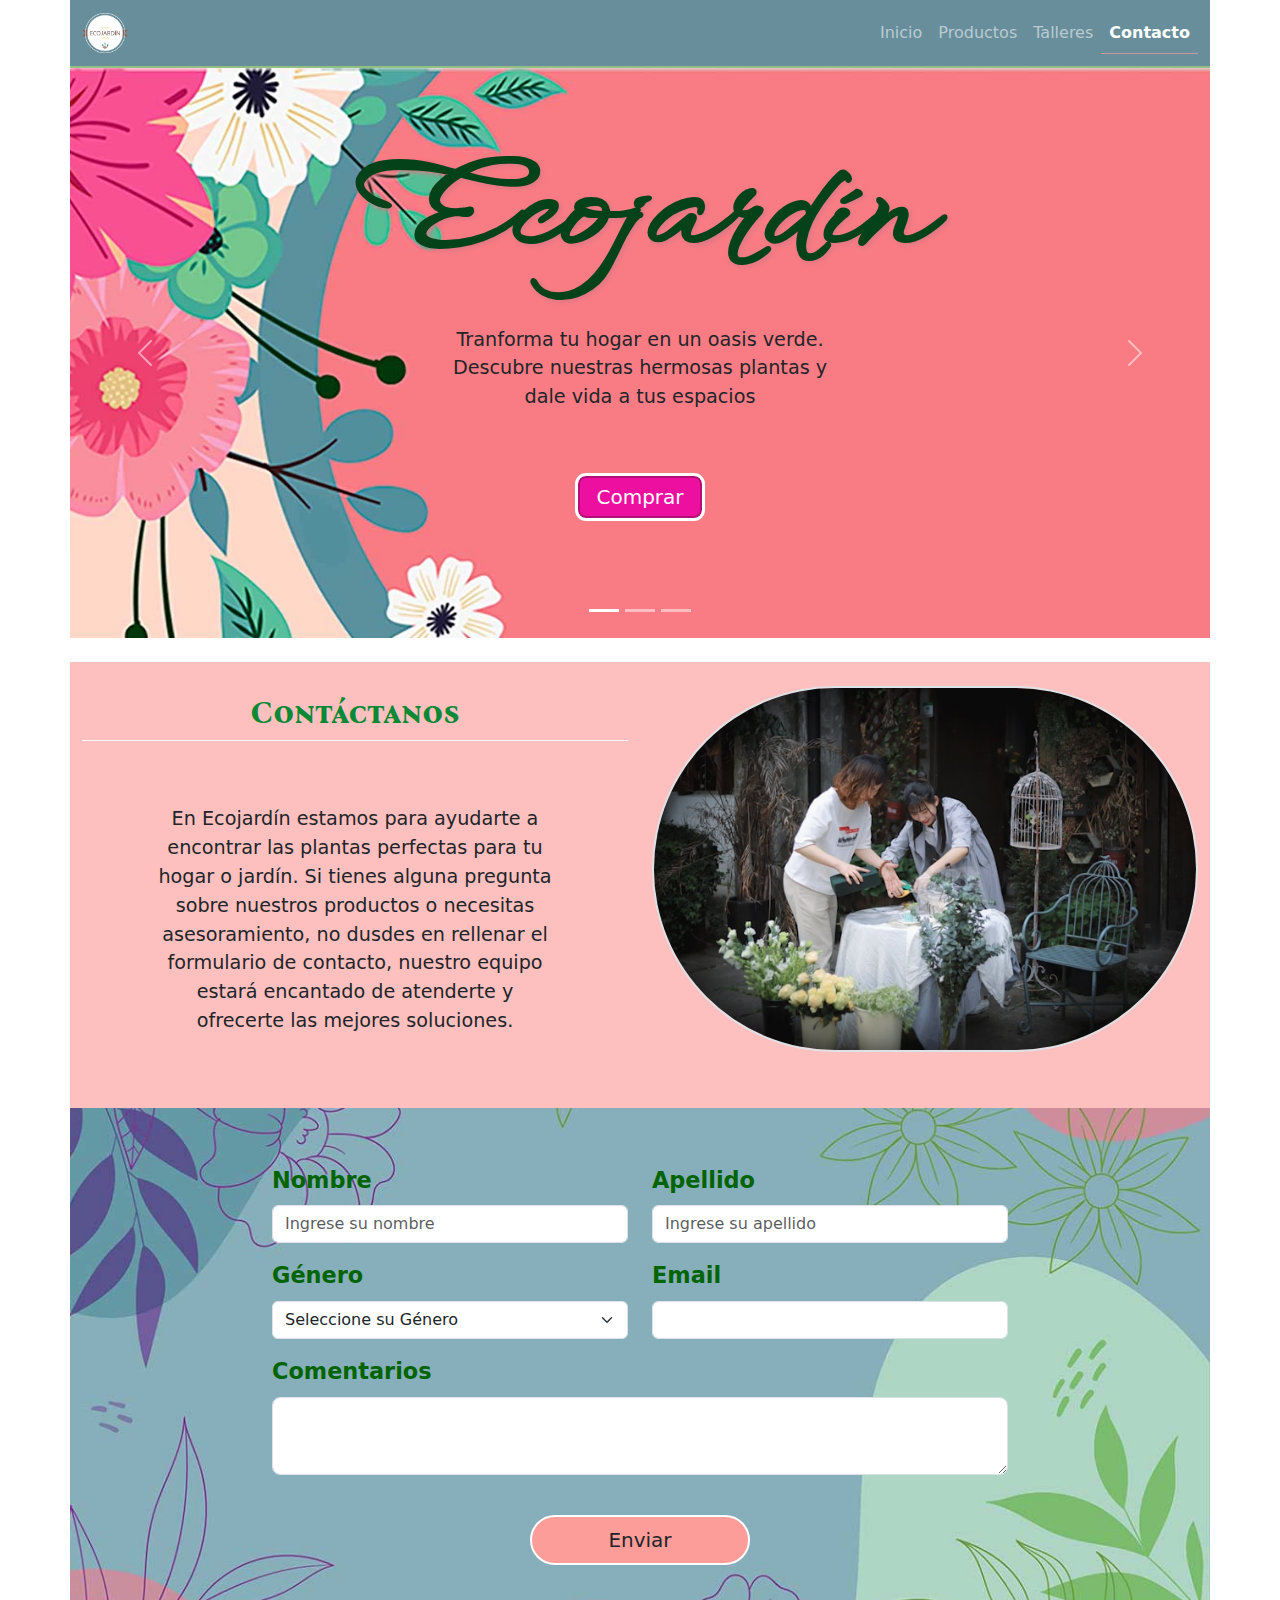
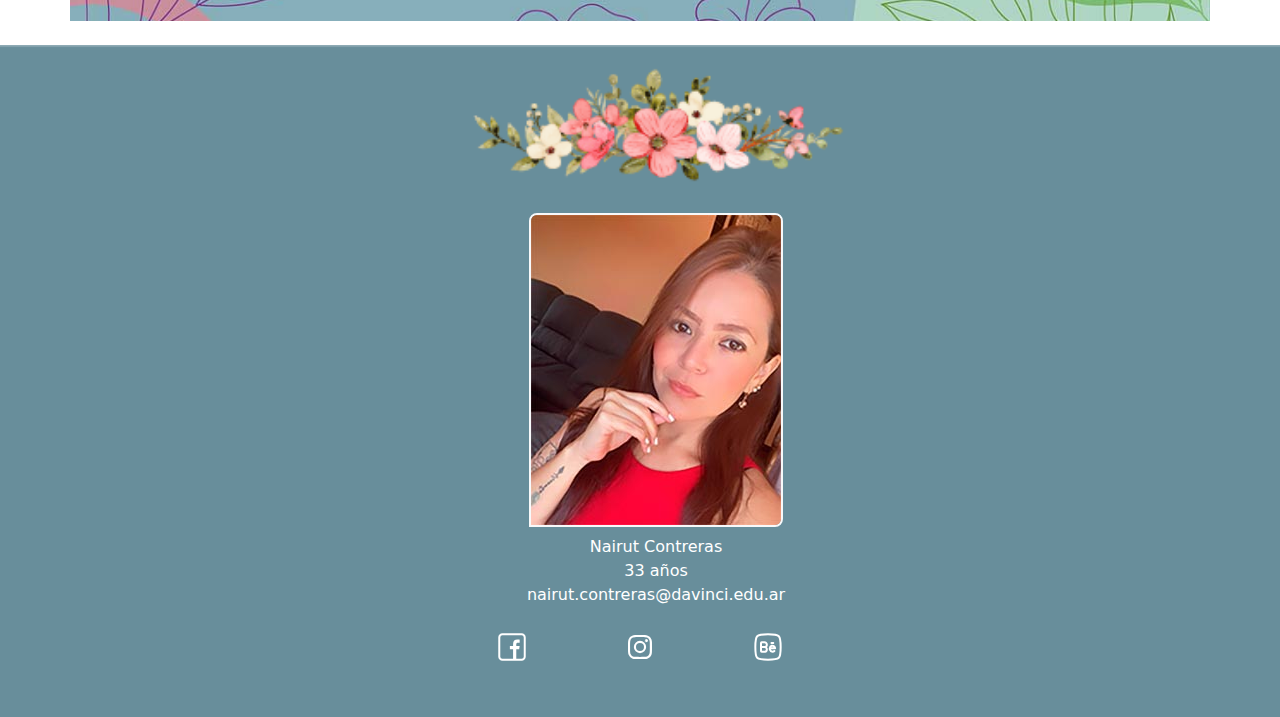
==== contacto.html @ 42234e68 "Add files via upload" ====
<!DOCTYPE html>
<html lang="es">
<head>
    <meta charset="UTF-8">
    <meta name="viewport" content="width=device-width, initial-scale=1.0">
    <title>Contacto | Ecojardín</title>

    <link href="https://cdn.jsdelivr.net/npm/bootstrap@5.3.3/dist/css/bootstrap.min.css" rel="stylesheet" integrity="sha384-QWTKZyjpPEjISv5WaRU9OFeRpok6YctnYmDr5pNlyT2bRjXh0JMhjY6hW+ALEwIH" crossorigin="anonymous">
    
    
        <link rel="stylesheet" href="css/estilos.css">
        <link rel="preconnect" href="https://fonts.googleapis.com">
        <link rel="preconnect" href="https://fonts.gstatic.com" crossorigin>
        <link href="https://fonts.googleapis.com/css2?family=Bodoni+Moda:ital,opsz,wght@0,6..96,400..900;1,6..96,400..900&family=Montserrat:ital,wght@0,100..900;1,100..900&family=WindSong:wght@400;500&display=swap" rel="stylesheet">
        <link rel="preconnect" href="https://fonts.googleapis.com">
        <link rel="preconnect" href="https://fonts.gstatic.com" crossorigin>
        <link href="https://fonts.googleapis.com/css2?family=Bodoni+Moda:ital,opsz,wght@0,6..96,400..900;1,6..96,400..900&family=Bona+Nova+SC:ital,wght@0,400;0,700;1,400&family=Montserrat:ital,wght@0,100..900;1,100..900&family=WindSong&display=swap" rel="stylesheet">
</head>
<body>
    <header class="container-md p-0 " >
    <nav class="container-fluid navbar navbar-expand-sm sticky-top bg-gris text-light" data-bs-theme="dark">
        
        <div class="container">
            <div class="navbar-brand"><img class="logo img-fluid d-block" src="img/iconos/logo.png" alt="logo de ecojardin"></div>

            <button 
            class="navbar-toggler" 
            data-bs-toggle="collapse" 
            data-bs-target="#barraNavegacion">
                <span class="navbar-toggler-icon"></span>
            </button>

            <div class="collapse navbar-collapse " id="barraNavegacion">
                <ul class="navbar-nav content-end ms-auto">
                    <li class="nav-item">
                        <a class="nav-link" href="index.html">Inicio</a>
                    </li>
                    <li class="nav-item">
                        <a class="nav-link" href="productos.html">Productos</a>
                    </li>
                    <li class="nav-item">
                        <a class="nav-link" href="talleres.html">Talleres</a>
                    </li>
                
                    <li class="nav-item">
                        <a class="nav-link active" href="contacto.html">Contacto</a>
                    </li>
                </ul>

            </div>
        </div>
    </nav>

    <div class="row">
        <div id="miSlider" class="carousel slide col-md-12 mx-auto" data-bs-ride="carousel">
            <div class="carousel-inner">
                <div class="carousel-item active">
                    <div class="banner slide-1">
                        <h1 class="col-12 text-center">Ecojardín</h1>
                        <p  class="d-none d-lg-block col-md-4 text-center">Tranforma tu hogar en un oasis verde. Descubre nuestras hermosas plantas y dale vida a tus espacios</p>
  
                        <a href="productos.html" target="_blank" role="button" class="d-none d-md-block btn btn-banner btn-lg d-block my-5">Comprar</a>
  
                    </div>
                    
                </div>
                <div class="carousel-item">
                    <div class="banner slide-2" >
  
                    <span class="h1">Ecojardín</span>
                    <p class="d-none d-md-block col-md-4 text-center">Plantas frescas y vibrantes te esperan. Ven y elige las compañeras perfectas para tu hogar.</p>
                  
                    <a href="productos.html" target="_blank" role="button" class="d-none d-md-block btn btn-banner btn-lg d-block my-5">Comprar</a>
                    </div>
                </div>
                <div class="carousel-item">
                    <div class="banner slide-3" >
                    
                        <span class="h1">Ecojardín</span>
                        <p  class="d-none d-md-block col-md-4 text-center">Embellece tu vida con nuestras plantas seleccionadad. Explora y encuentra la que más te inspire </p>
  
                        <a href="productos.html" target="_blank" role="button" class="d-none d-md-block btn btn-banner btn-lg d-block my-5">Comprar</a>
                    </div>
                    
                </div>
            </div>
  
            <button class="carousel-control-prev" type="button" data-bs-target="#miSlider" data-bs-slide="prev">
                <span class="carousel-control-prev-icon" aria-hidden="true"></span>
                <span class="visually-hidden">Anterior</span>
            </button>
            <button class="carousel-control-next" type="button" data-bs-target="#miSlider" data-bs-slide="next">
                <span class="carousel-control-next-icon" aria-hidden="true"></span>
                <span class="visually-hidden">Siguiente</span>
            </button>
  
            <div class="carousel-indicators">
                <button type="button" data-bs-target="#miSlider" data-bs-slide-to="0" class="active"
                    aria-current="true"></button>
                <button type="button" data-bs-target="#miSlider" data-bs-slide-to="1"></button>
                <button type="button" data-bs-target="#miSlider" data-bs-slide-to="2"></button>
            </div>
  
        </div>
    </div>
    
        
    </header>

    <main class="container my-4 pt-3">

        <section class="row">

        <div class="col-12 col-lg-6 py-2">
            <h2 class="text-center py-2 border-bottom border-light">Contáctanos</h2>

        <p class="mt-2 mt-lg-5 pt-3 w-75 mx-auto text-center">En Ecojardín estamos para ayudarte a encontrar las plantas perfectas para tu hogar o jardín. Si tienes alguna pregunta sobre nuestros productos o necesitas asesoramiento, no dusdes en rellenar el formulario de contacto, nuestro equipo estará encantado de atenderte y ofrecerte las mejores soluciones.</p>
        </div>

        <div class="col-12  col-lg-6 py-2">
            <img class="img-fluid d-block rounded-pill border border-2 mx-auto" alt="trabjadoras de ecojardin cuidando las plantas"  src="img/fotos/contacto.jpg">
        </div>

        </section>

        <section class="row justify-content-center estilo_form">

            <div class="col-12 col-md-8 py-5">
            
            <form class="row" action="#" method="post">


                <div class="col-12 col-md-6 py-2">

                <label class="form-label" for="nombre">Nombre</label>
                <input class="form-control" type="text" name="nombre" id="nombre" placeholder="Ingrese su nombre">

                </div>
                
                <div class="col-12 col-md-6  py-2">

                <label class="form-label" for="apellido">Apellido</label>
                <input class="form-control" type="text" name="apellido" id="apellido" placeholder="Ingrese su apellido">
                </div>

                <div class="col-12 col-md-6  py-2">
                    <label class="form-label" for="genero">Género</label>
                    <select class="form-select" aria-label="Default select example" id="genero">
                        <option selected>Seleccione su Género</option>
                        <option value="1">Femenino</option>
                        <option value="2">Masculino</option>
                        <option value="3">Otro</option>
                      </select>

                </div>

                <div class="col-12 col-md-6  py-2">

                    <label class="form-label" for="email" >Email</label>
                    <input type="email" class="form-control" id="email">

                </div>



                <div class="col-12 py-2">
                <label class="form-label" for="comentarios">Comentarios</label>
                <textarea class="form-control form-control-lg" name="comentarios" id="comentarios"></textarea>
                </div>

                <div class="col-12 text-center mt-4 py-2">

                    <button type="button" class="btn-form btn btn-lg" data-bs-toggle="modal" data-bs-target="#datos">Enviar</button>
                  
                </div>

                <div class="  modal fade" id="datos" tabindex="-1" aria-labelledby="exampleModalLabel" aria-hidden="true">
                    <div class="modal-dialog modal-dialog-centered modal-sm modal-lg">
                      <div class="modal-content bg-verde">
                        <div class="modal-header">
                          <h2 class="modal-title fs-3" id="exampleModalLabel">Felicitaciones</h2>
                          <button type="button" class="btn-close" data-bs-dismiss="modal" aria-label="Close"></button>
                        </div>
                        <div class="modal-body">
                          <p class="text-center fs-4 ">Tus datos fueron enviados correctamente.</p>
                        </div>
                        <div class="modal-footer">
                          <button type="button" class="btn btn-pink" data-bs-dismiss="modal">Cerrar</button>
                        </div>
                      </div>
                    </div>
                  </div>

            </form>

            </div> 
        </section>
            
         

    </main>

    <footer class="bg_footer">


        <h2>Datos personales</h2>

        <ul class="datos_personales">
            <li class="foot-li py-2"><img class="img-fluid rounded-top-3 rounded-end-3 border border-light border-2" src="img/fotos/mi_foto.jpg" alt="mi foto"></li>
            <li class="foot-li">Nairut Contreras</li>
            <li class="foot-li">33 años</li>
            <li class="foot-li">nairut.contreras@davinci.edu.ar</li>
        </ul>

        <h2>Redes Sociales</h2>

        <div class="d-flex flex-row justify-content-center">
            <a href="https://www.facebook.com/nairut.contreras" class="facebook mx-5" target="_blank">Facebook</a>
            <a href="https://www.instagram.com/nairut_designsweb/" class="instagram mx-5" target="_blank">Instagram</a>
            <a href="https://www.behance.net/nairutcontreras" class="behance mx-5" target="_blank">Behance</a>
        </div> 

    </footer>
        
        
    <script src="https://cdn.jsdelivr.net/npm/bootstrap@5.3.3/dist/js/bootstrap.bundle.min.js" integrity="sha384-YvpcrYf0tY3lHB60NNkmXc5s9fDVZLESaAA55NDzOxhy9GkcIdslK1eN7N6jIeHz" crossorigin="anonymous"></script>

    </body>

    </html>
---- css/estilos.css ----
.bg_banner{
    height:15rem;
    background-color: #D7EFCE;
    background-image: none;
    width: 100%;
  }



p{
    font-size: 1.2rem;
  }
  
.bg-gris{
    background-color: #688e9b;
    border-bottom:2px solid #92c082;
}

.bg-verde{
    background-color:#D7EFCE;
    border:3px solid #ffffff;
    border-radius: 20px;
}


a{
    font-size: 3rem;
}

main{
    background-color:#fd9d9aa5;
}

.producto{
    border:2px solid  rgb(8, 137, 53);
    border-radius: 20px;
    margin:0.5rem;
    background-color: aliceblue;
}

.img_hover{
    transition: transform 0.3s ease, box-shadow 0.3s ease;

}

.img_hover:hover{
    transform: scale(1.1);
    border:2px solid rgb(8, 137, 53);

                
}

span{
    font-size: 1.8rem;
    color: darkgreen;
    font-weight: 600;
}

.btn-pink{
    color: white;
    background-color: rgb(237, 15, 160);
    border: 0.15rem solid rgb(179, 15, 121);
    width: fit-content;
    margin: auto;
    padding: 0.25rem 1rem;
    border-radius: 0.5rem;
    outline: 0.20rem solid ;
    transition: 0.2s ease-in-out;
    cursor: pointer;
}



.btn-pink:hover{
    color:rgb(237, 15, 160);
    font-weight: bold;
    outline-offset: 0.15rem;
    border-color: #fd9d9aa5;
}

.bg_verde{
    background-color: #D7EFCE ;
    margin: 0% auto;

}

h1 , .h1{
    text-align: center;
    font-family: "WindSong", cursive;
    font-weight:600;
    font-style:normal;
    font-size: 1rem;
    color: rgb(4, 66, 26);
    text-shadow: 2px 2px 5px rgb(220, 120, 133);
    margin-bottom: 2rem;     
}

h2,h3{
    font-size: 2rem;
    font-family: "Bona Nova SC", serif;
    font-weight: 600;
    font-style: normal;
    color: rgb(8, 137, 53);
}

h4{
    font-size: 1.6rem;
    font-family: "Bona Nova SC", serif;
    font-weight: 600;
    font-style: normal;
    color: rgb(8, 137, 53);
}

.datos_personales{
    margin-top: 10rem;
}

.foot-li{
    text-align: center;
    list-style-type: none;
}

footer h2{font-size: 0%;}


.bg_footer{
    color:white;
    height: 42rem;
    background: url(../img/bg/banner_footer.png) no-repeat center;
    background-size: cover;
    width: 100%;
}


.navbar-nav{
            text-align: right;
}

.talleres_grid{

    display: grid;
    grid-template-columns: 1fr;
    gap: 1rem;


}

.facebook{
    background:url(../img/iconos/facebook.png) no-repeat;
    background-size: cover;
    width: 32px;
    height: 32px;
    font-size: 0%;
}

.instagram{
    background:url(../img/iconos/instagram.png) no-repeat;
    background-size: cover;
    width: 32px;
    height: 32px;
    font-size: 0%;
}

.behance{
    background:url(../img/iconos/behance.png) no-repeat;
    background-size: cover;
    width: 32px;
    height: 32px;
    font-size: 0%;
}


.facebook:hover{
    border:2px solid rgb(220, 120, 133);
    border-radius: 5px;
}

.instagram:hover{
    border:2px solid rgb(220, 120, 133);
    border-radius: 5px;
}

.behance:hover{
    border:2px solid rgb(220, 120, 133);
    border-radius: 5px; 
}

/*estilos inicio*/

.bg-card{
    background-color:#de7b8388;
    border:none;
}

.text-obj{
    font-size:1.5rem;
    color: darkgreen;
}

.navbar-nav .nav-link.active, .navbar-nav .nav-link.show {
   
    font-weight: bold;
    border-bottom: 1px solid #fd9d9aa5 ;
}

/*estilos contacto*/

.btn-form{
    background-color: #fd9d9a;
    border: 2px solid white;
    border-radius: 5rem;
    width: 30%;
}

.btn-form:hover{
    background-color:#ed7d79f0;
    border:2px solid #f3f3f3;
}

.estilo_form{
    margin-top: 3rem;
    background: url(../img/bg/bg_footer.jpg) no-repeat center;
    background-size: cover;
 
}

label{
    font-weight: bold;
    color: darkgreen;
    font-size: 1.4rem;
}

/*estilos detalle*/

.det-li{
    list-style: none;
}

.list{
    font-size: 1.2rem;

}

/* estilos para talleres*/


.accordion-button:not(.collapsed){

    background-color: #d7efceaa;
}

/*estilos carousel*/

.banner{
    aspect-ratio: 2/1;
    background: linear-gradient(pink, hotpink);

    background-size: cover;
    background-position: center;
    background-repeat: no-repeat;
   

    display: flex;
    flex-direction: column;
    justify-content: center;
    align-items: center; 
}

.btn-banner{
    color: white;
    background-color: rgb(237, 15, 160);
    border: 0.15rem solid rgb(179, 15, 121);
    width: fit-content;
    margin: auto;
    padding: 0.25rem 1rem;
    border-radius: 0.5rem;
    outline: 0.20rem solid  ;
    transition: 0.2s ease-in-out;
    cursor: pointer;
}

.btn-banner:hover{
    background-color: #f3f3f3;
    color:rgb(237, 15, 160);
    font-weight: bold;
    outline-offset: 0.15rem;
    border-color: rgb(255, 255, 255);

}


.slide-1{
background-image:url('../img/bg/primer_banner.jpg');
background-size: cover;
width: 100%;
}

.slide-2{
background-image:url('../img/bg/segundo_banner.jpg');
background-size: cover;
width: 100%;
}

.slide-3{
background-image:url('../img/bg/tercer_banner.jpg');
background-size: cover;
width: 100%;
}

.carousel-banner>div {
color: whitesmoke;
font-size: 1.5em;
font-weight: 300;
text-transform: uppercase;

text-shadow: 1px 1px 2px rgba(0, 0, 0, 0.648);
display: none;
}

.carousel-banner>img {
max-width: 50%;
filter: drop-shadow(2px 2px 5px black);
}

.talleres_grid{
    grid-template-columns: 1fr;
    gap: 2rem;

    }


 /* Small devices (landscape phones, px and up)*/

@media (min-width: 420px) { 



    .navbar-brand img{
        height: 40px;
    }

    h1 , .h1{
        font-size: 3rem;
    }
    
}




  /* Small devices (landscape phones, 576px and up)*/
@media (min-width: 576px) { 

    .talleres_grid{
        grid-template-columns: 1fr 1fr;
        gap: 0.5rem;
    
        }

    
}

  
        

/* Medium devices (tablets, 768px and up)*/
@media (min-width: 768px) {
  

}

   
    



/* Large devices (desktops, 992px and up)*/
@media (min-width: 992px) {

    h1 , .h1{
        font-size: 8rem;
    }

    .talleres_grid{
        grid-template-columns: 1fr 1fr 1fr;
        gap: 1rem;
    
        }
    
}


/*X-Large devices (large desktops, 1200px and up)*/
@media (min-width: 1200px) { 
   
   
  
 }

/*XX-Large devices (larger desktops, 1400px and up)*/
@media (min-width: 1400px) { }
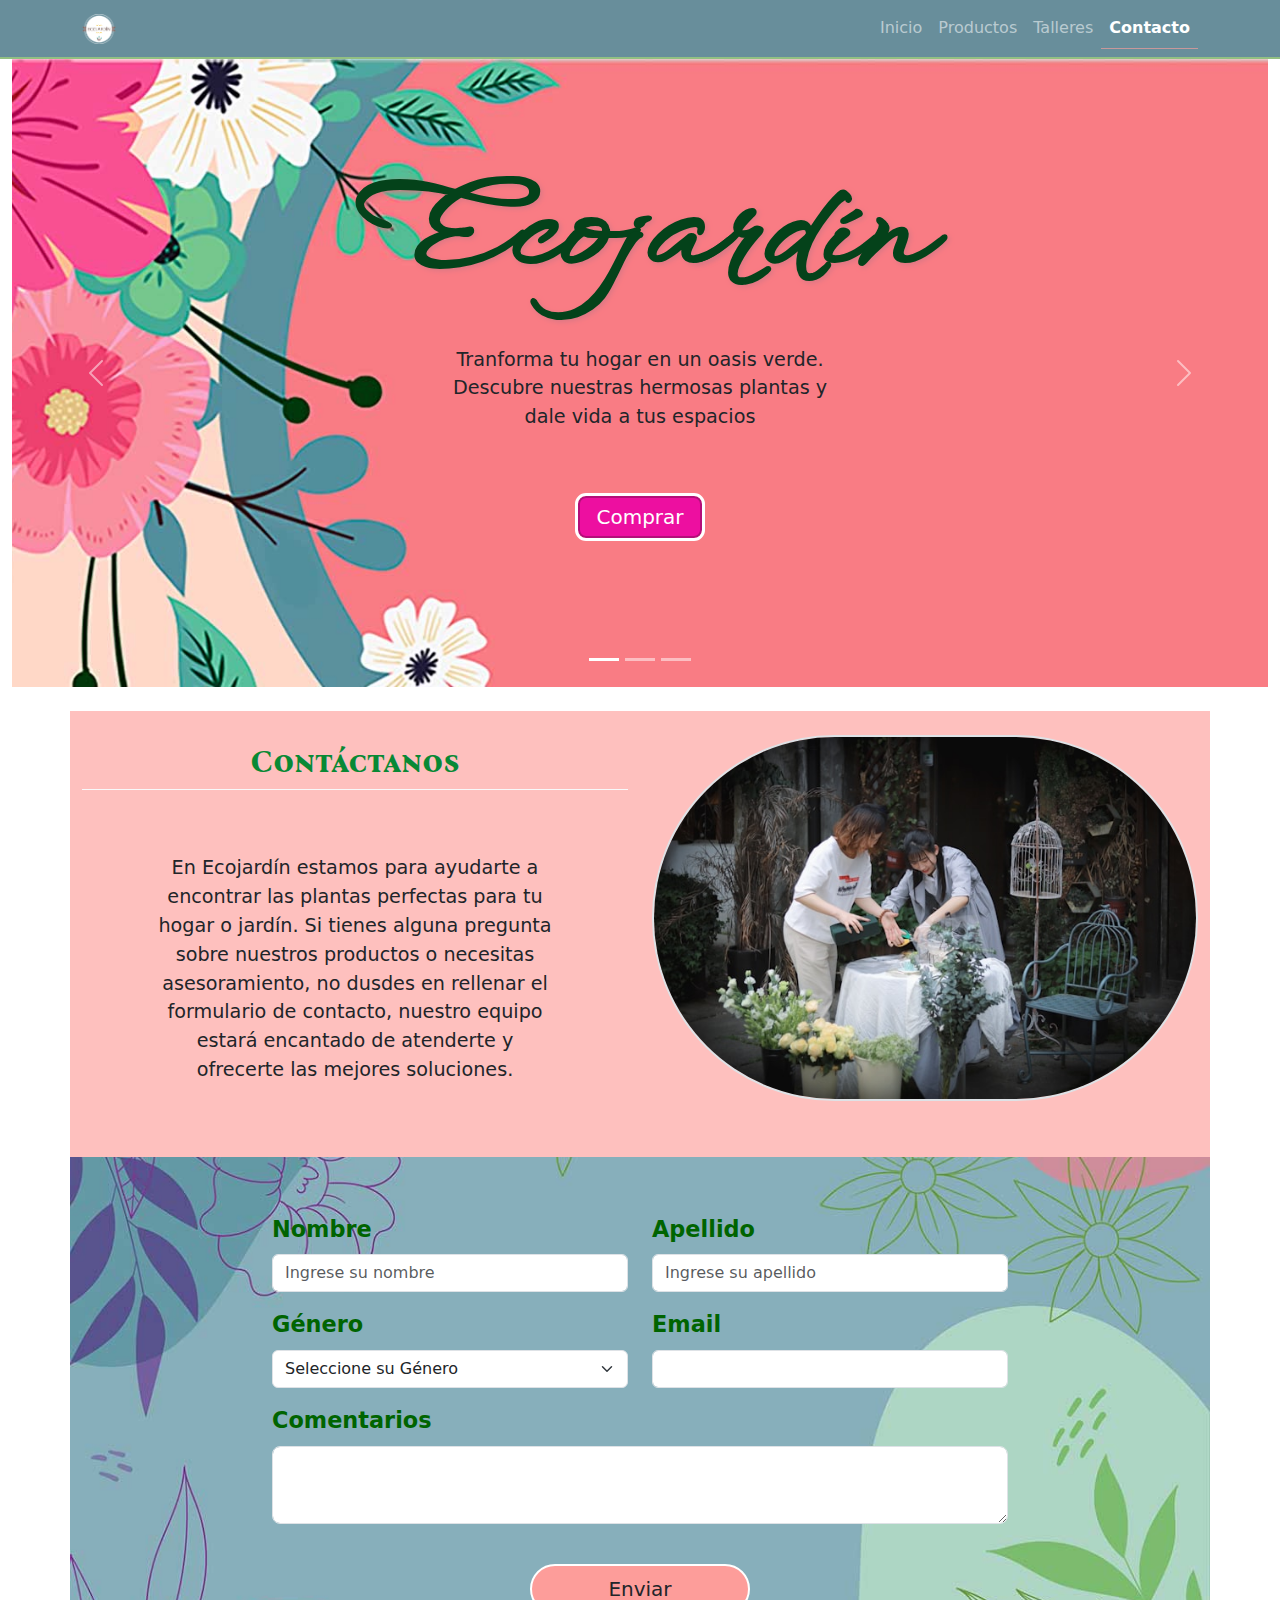
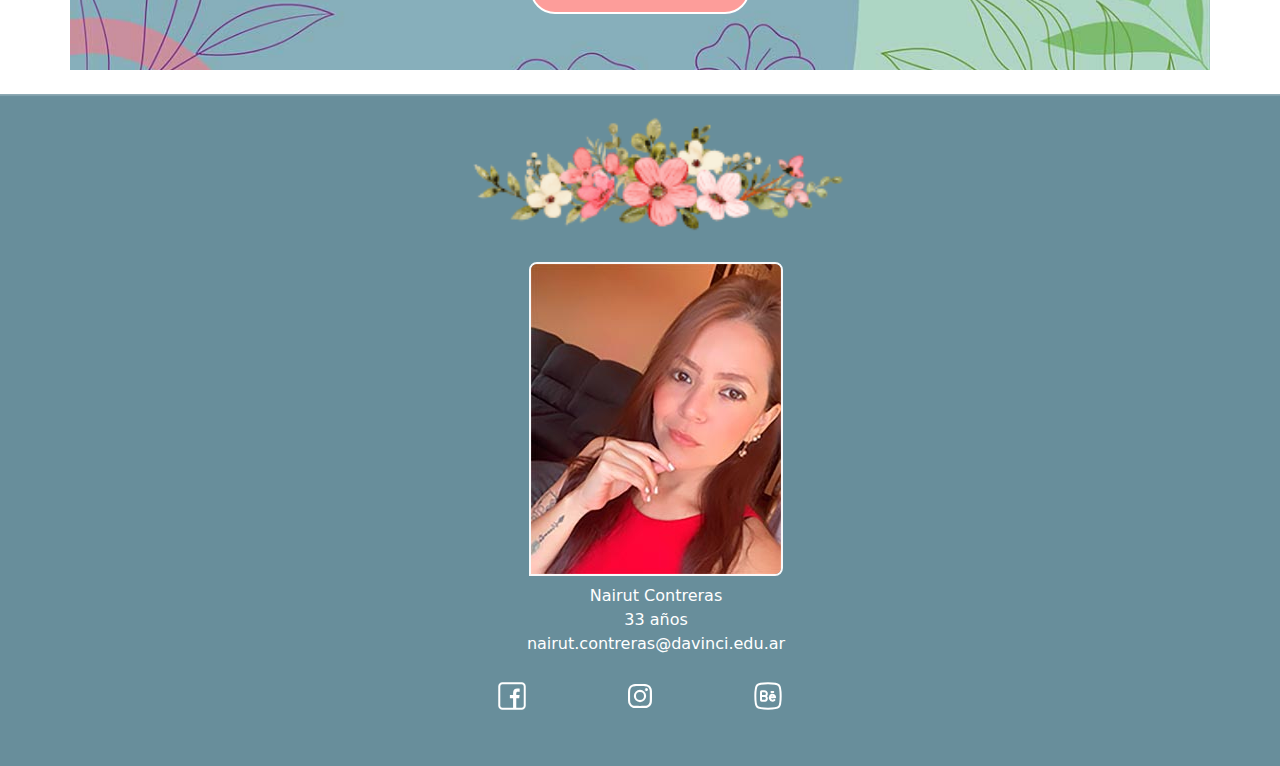
==== commit e46845a7: "Update contacto.html" ====
--- a/contacto.html
+++ b/contacto.html
@@ -17,8 +17,10 @@
         <link href="https://fonts.googleapis.com/css2?family=Bodoni+Moda:ital,opsz,wght@0,6..96,400..900;1,6..96,400..900&family=Bona+Nova+SC:ital,wght@0,400;0,700;1,400&family=Montserrat:ital,wght@0,100..900;1,100..900&family=WindSong&display=swap" rel="stylesheet">
 </head>
 <body>
-    <header class="container-md p-0 " >
-    <nav class="container-fluid navbar navbar-expand-sm sticky-top bg-gris text-light" data-bs-theme="dark">
+    <header class="container-fluid" >
+
+  <div class="row">      
+    <nav class="col-12 navbar navbar-expand-sm sticky-top bg-gris text-light" data-bs-theme="dark">
         
         <div class="container">
             <div class="navbar-brand"><img class="logo img-fluid d-block" src="img/iconos/logo.png" alt="logo de ecojardin"></div>
@@ -50,7 +52,8 @@
             </div>
         </div>
     </nav>
-
+</div>
+        
     <div class="row">
         <div id="miSlider" class="carousel slide col-md-12 mx-auto" data-bs-ride="carousel">
             <div class="carousel-inner">
@@ -227,4 +230,4 @@
 
     </body>
 
-    </html>+    </html>
--- a/css/estilos.css
+++ b/css/estilos.css
@@ -331,12 +331,12 @@
 
  /* Small devices (landscape phones, px and up)*/
 
-@media (min-width: 420px) { 
+@media (min-width: 300px) { 
 
 
 
     .navbar-brand img{
-        height: 40px;
+        height: 30px;
     }
 
     h1 , .h1{
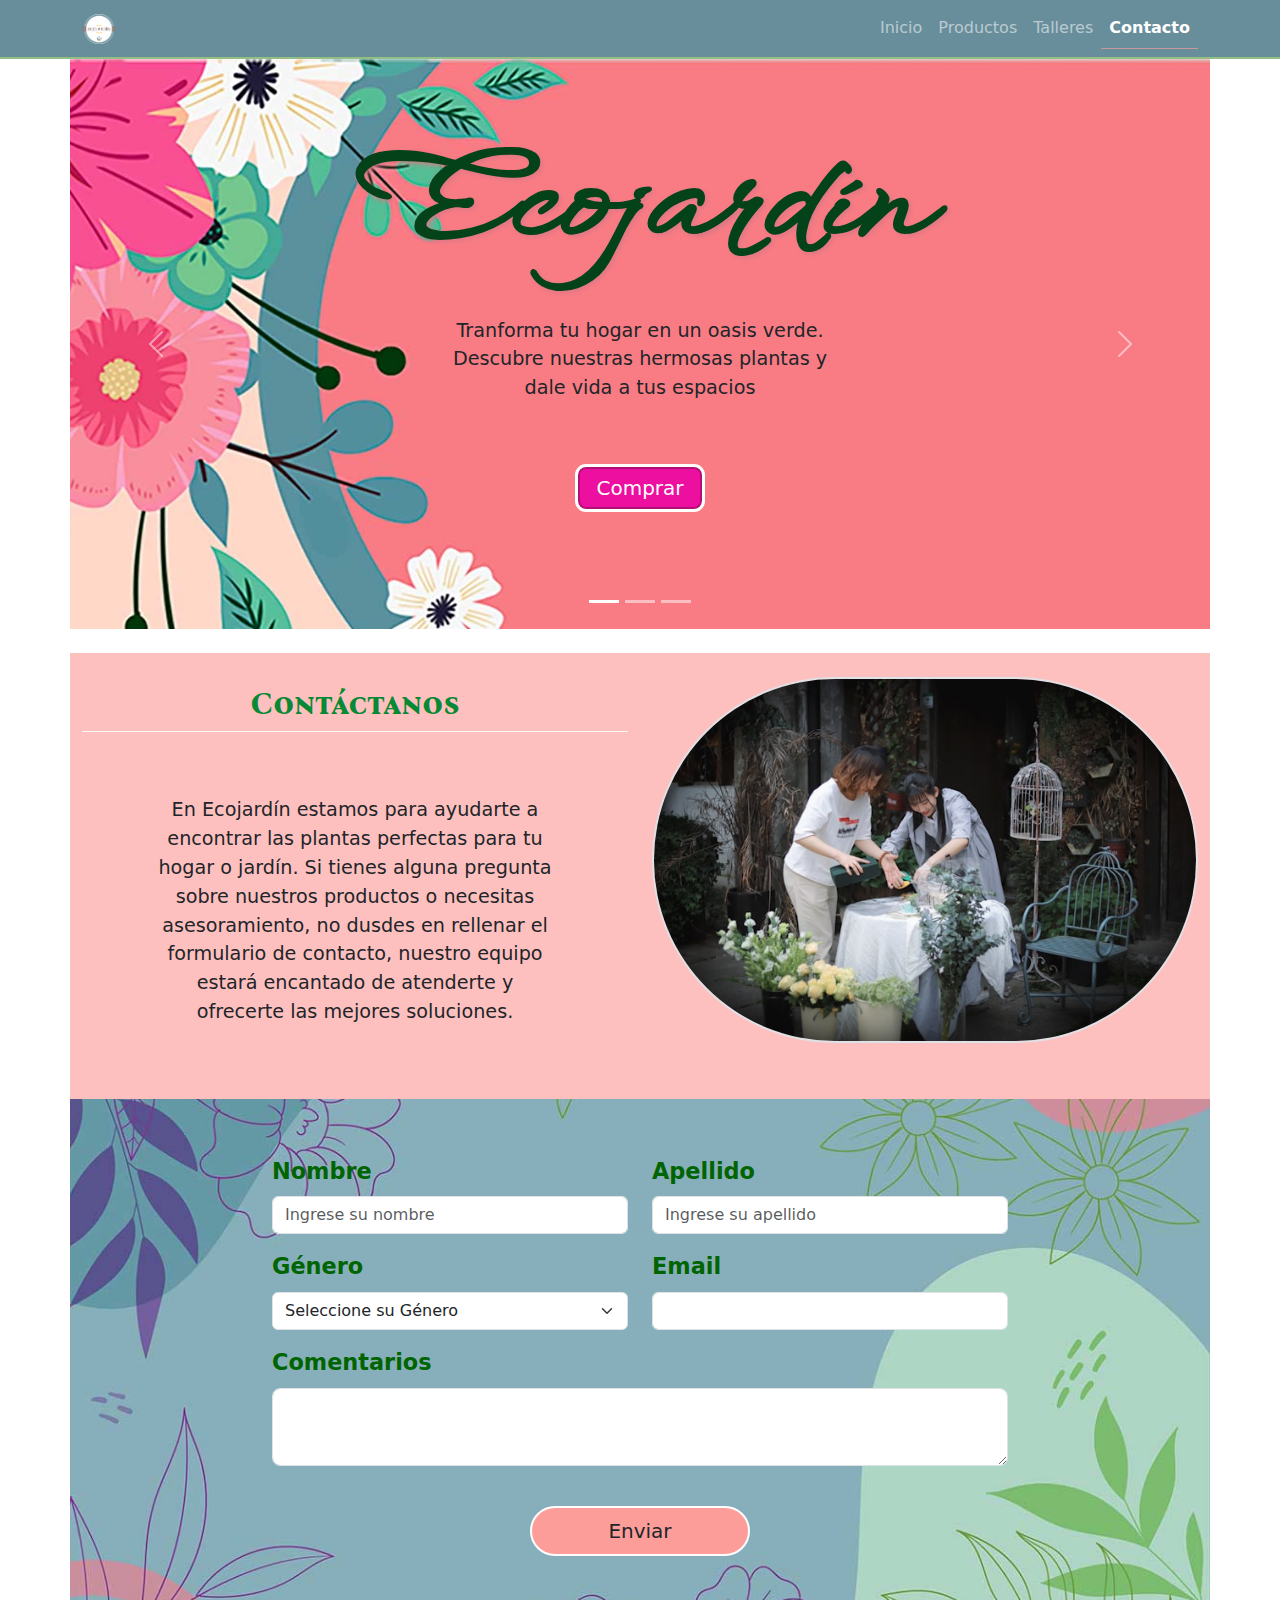
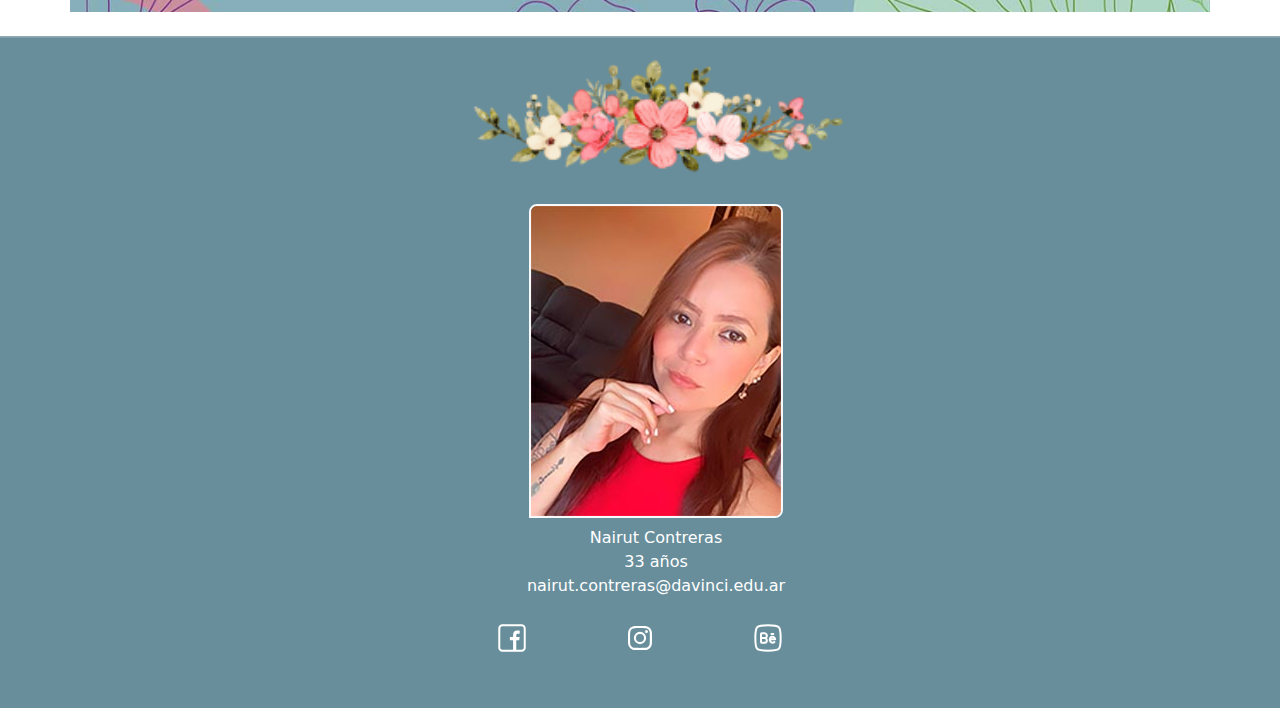
==== commit 2f99bc7b: "Update contacto.html" ====
--- a/contacto.html
+++ b/contacto.html
@@ -54,22 +54,23 @@
     </nav>
 </div>
         
-    <div class="row">
-        <div id="miSlider" class="carousel slide col-md-12 mx-auto" data-bs-ride="carousel">
+    <div class="container-md px-0">
+
+        <div id="miSlider" class=" carousel slide" data-bs-ride="carousel">
             <div class="carousel-inner">
                 <div class="carousel-item active">
                     <div class="banner slide-1">
-                        <h1 class="col-12 text-center">Ecojardín</h1>
-                        <p  class="d-none d-lg-block col-md-4 text-center">Tranforma tu hogar en un oasis verde. Descubre nuestras hermosas plantas y dale vida a tus espacios</p>
-  
+                        <h1 class="col-12 text-center ">Ecojardín</h1>
+                        <p  class="d-none d-md-block col-md-4 text-center">Tranforma tu hogar en un oasis verde. Descubre nuestras hermosas plantas y dale vida a tus espacios</p>
+
                         <a href="productos.html" target="_blank" role="button" class="d-none d-md-block btn btn-banner btn-lg d-block my-5">Comprar</a>
-  
-                    </div>
-                    
-                </div>
+
+                    </div>
+                </div>
+
                 <div class="carousel-item">
-                    <div class="banner slide-2" >
-  
+                    <div class="banner slide-2">
+
                     <span class="h1">Ecojardín</span>
                     <p class="d-none d-md-block col-md-4 text-center">Plantas frescas y vibrantes te esperan. Ven y elige las compañeras perfectas para tu hogar.</p>
                   
@@ -77,17 +78,17 @@
                     </div>
                 </div>
                 <div class="carousel-item">
-                    <div class="banner slide-3" >
+                    <div class="banner slide-3">
                     
                         <span class="h1">Ecojardín</span>
-                        <p  class="d-none d-md-block col-md-4 text-center">Embellece tu vida con nuestras plantas seleccionadad. Explora y encuentra la que más te inspire </p>
-  
+                        <p  class="d-none d-md-block col-md-4 text-center">Embellece tu vida con nuestras plantas seleccionadas. Explora y encuentra la que más te inspire </p>
+
                         <a href="productos.html" target="_blank" role="button" class="d-none d-md-block btn btn-banner btn-lg d-block my-5">Comprar</a>
                     </div>
                     
                 </div>
             </div>
-  
+
             <button class="carousel-control-prev" type="button" data-bs-target="#miSlider" data-bs-slide="prev">
                 <span class="carousel-control-prev-icon" aria-hidden="true"></span>
                 <span class="visually-hidden">Anterior</span>
@@ -96,17 +97,16 @@
                 <span class="carousel-control-next-icon" aria-hidden="true"></span>
                 <span class="visually-hidden">Siguiente</span>
             </button>
-  
+
             <div class="carousel-indicators">
                 <button type="button" data-bs-target="#miSlider" data-bs-slide-to="0" class="active"
                     aria-current="true"></button>
                 <button type="button" data-bs-target="#miSlider" data-bs-slide-to="1"></button>
                 <button type="button" data-bs-target="#miSlider" data-bs-slide-to="2"></button>
             </div>
-  
+
         </div>
     </div>
-    
         
     </header>
 
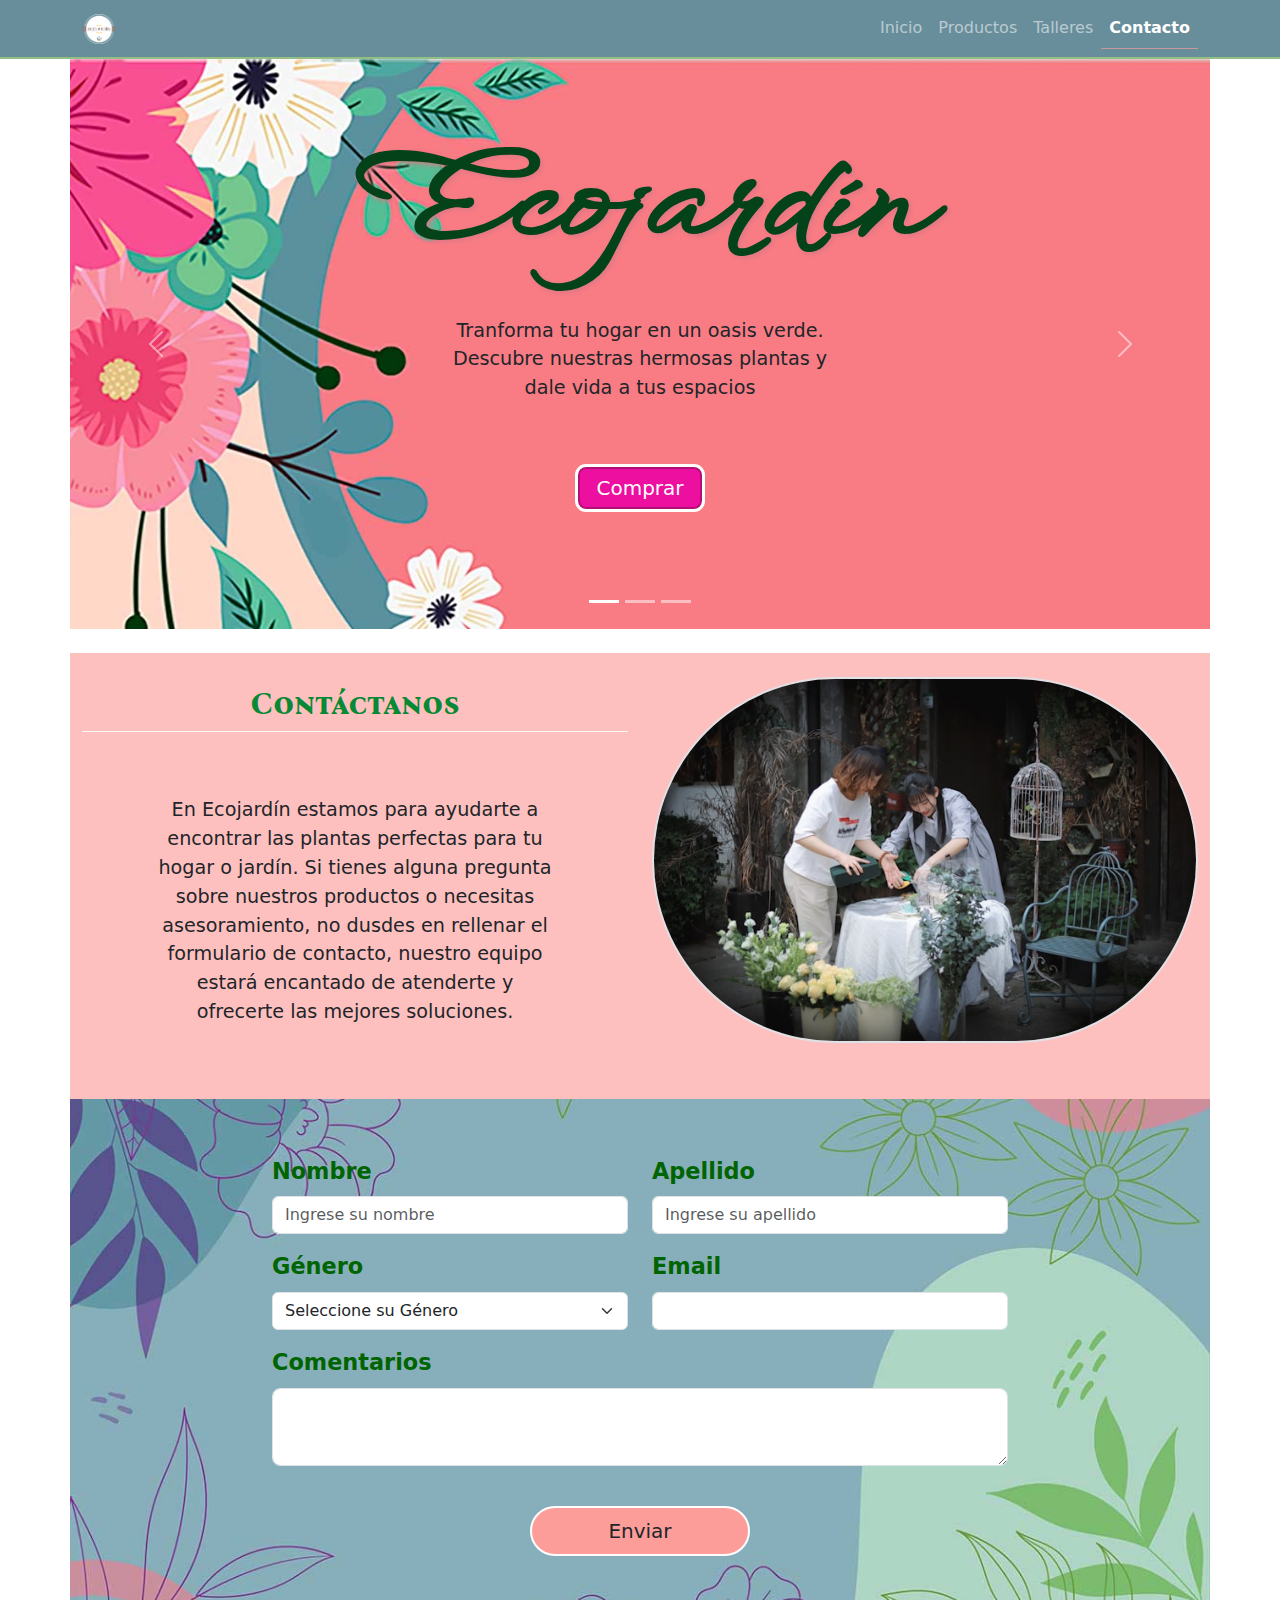
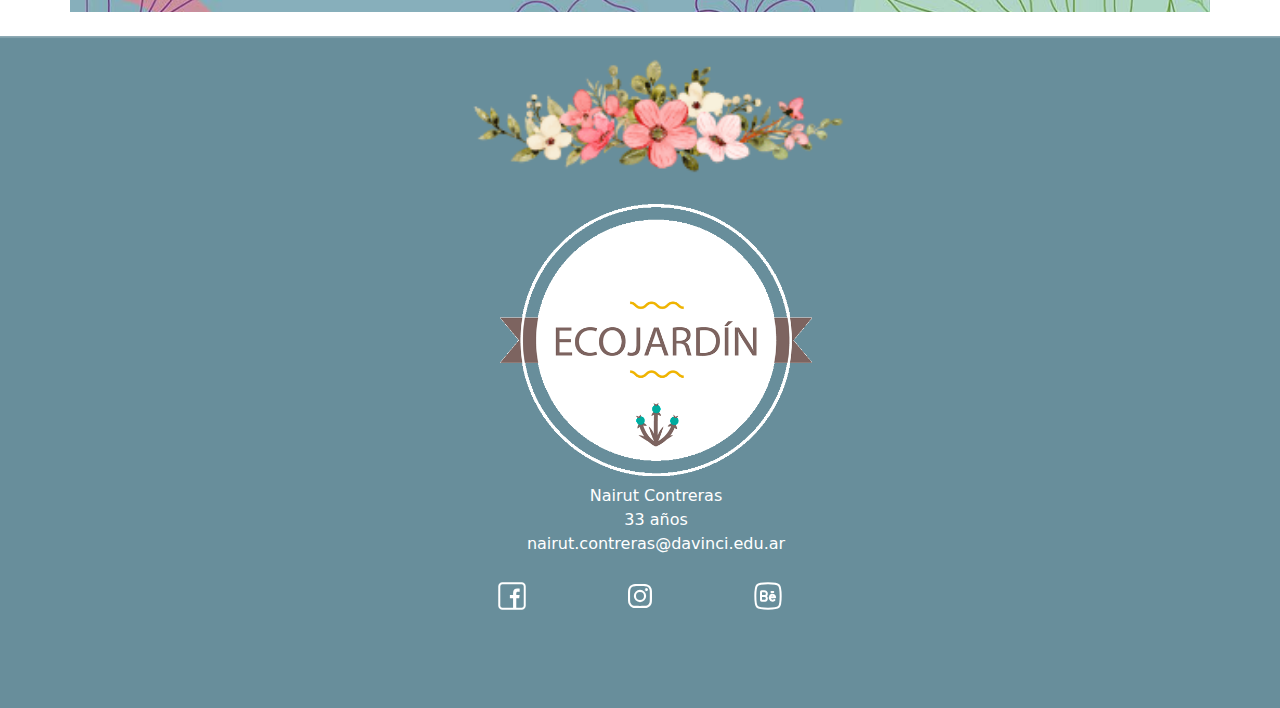
==== commit 32987d38: "Update contacto.html" ====
--- a/contacto.html
+++ b/contacto.html
@@ -209,7 +209,7 @@
         <h2>Datos personales</h2>
 
         <ul class="datos_personales">
-            <li class="foot-li py-2"><img class="img-fluid rounded-top-3 rounded-end-3 border border-light border-2" src="img/fotos/mi_foto.jpg" alt="mi foto"></li>
+            <li class="foot-li py-2"><img class="mi_foto img-fluid rounded-end-3 w-25" src="img/iconos/logo.png" alt="logo"></li>
             <li class="foot-li">Nairut Contreras</li>
             <li class="foot-li">33 años</li>
             <li class="foot-li">nairut.contreras@davinci.edu.ar</li>
--- a/css/estilos.css
+++ b/css/estilos.css
@@ -22,6 +22,9 @@
     border-radius: 20px;
 }
 
+strong{
+ font-weight:normal;
+}
 
 a{
     font-size: 3rem;
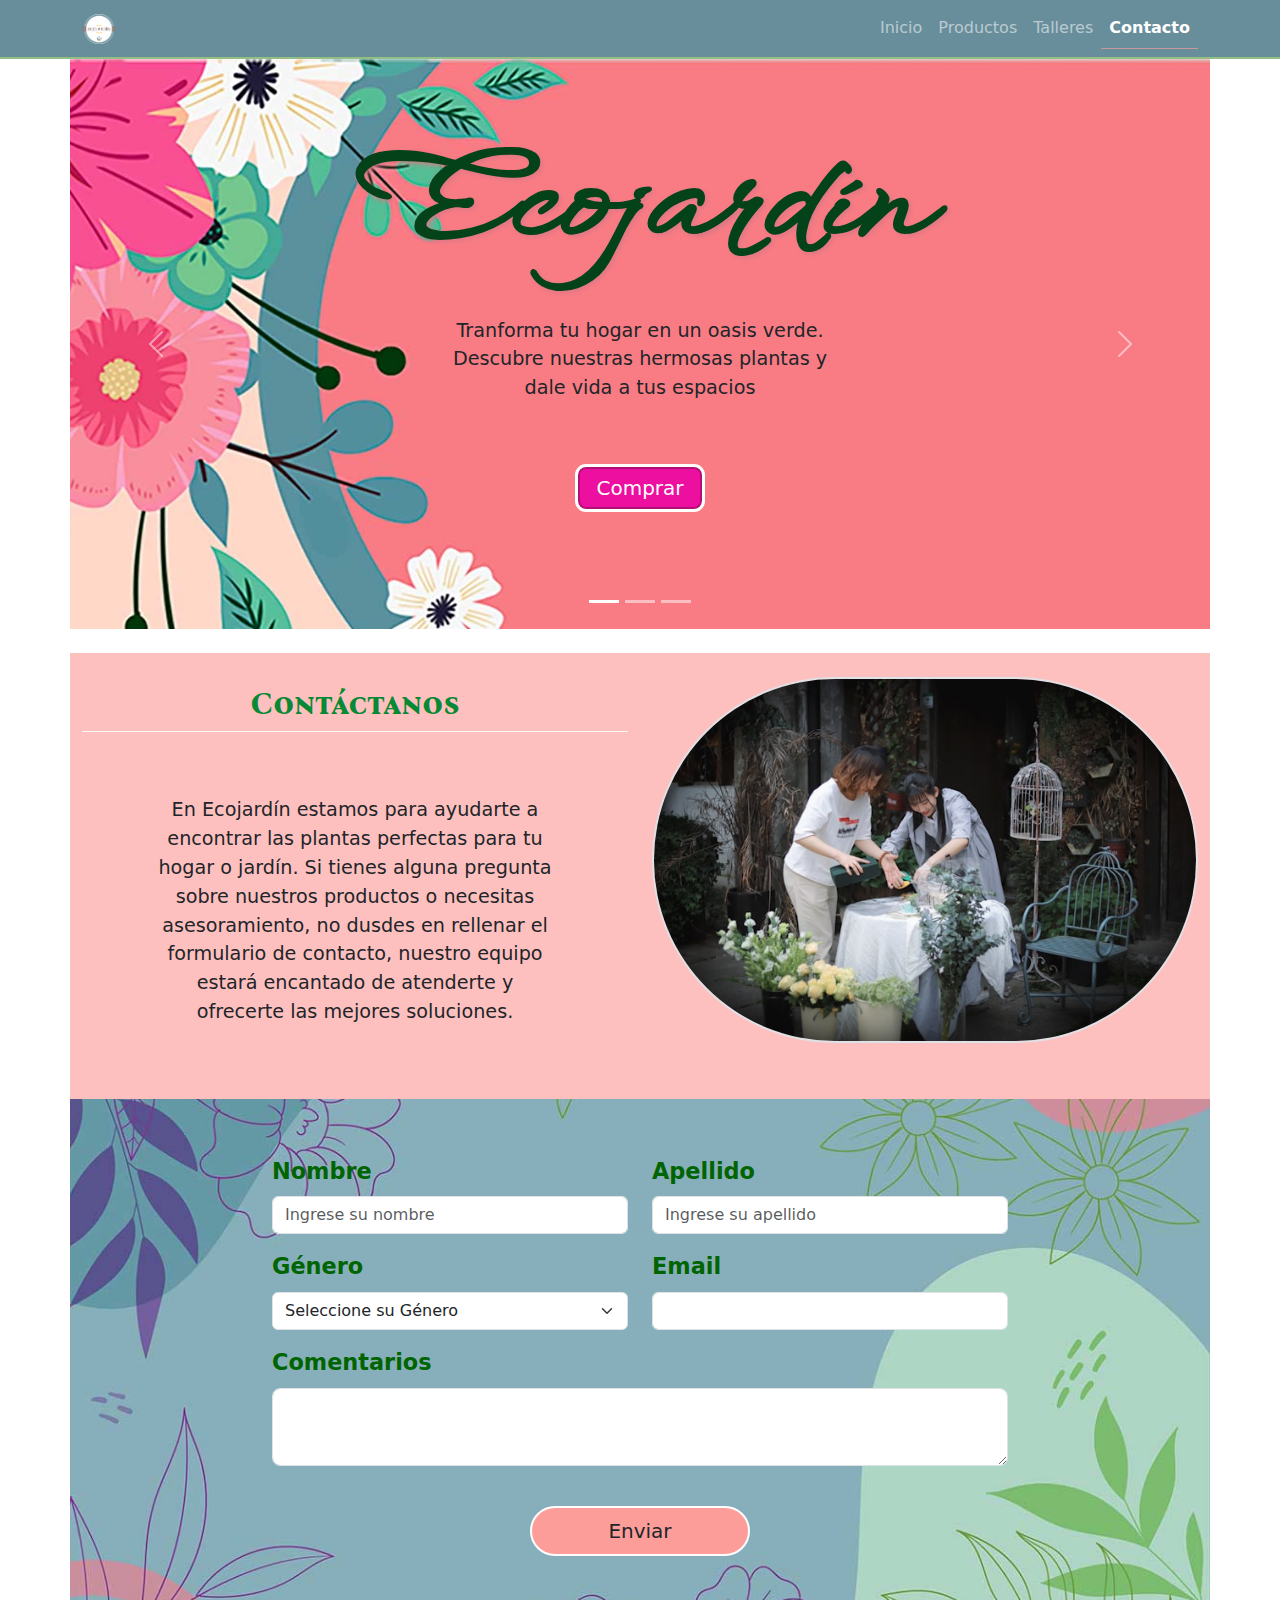
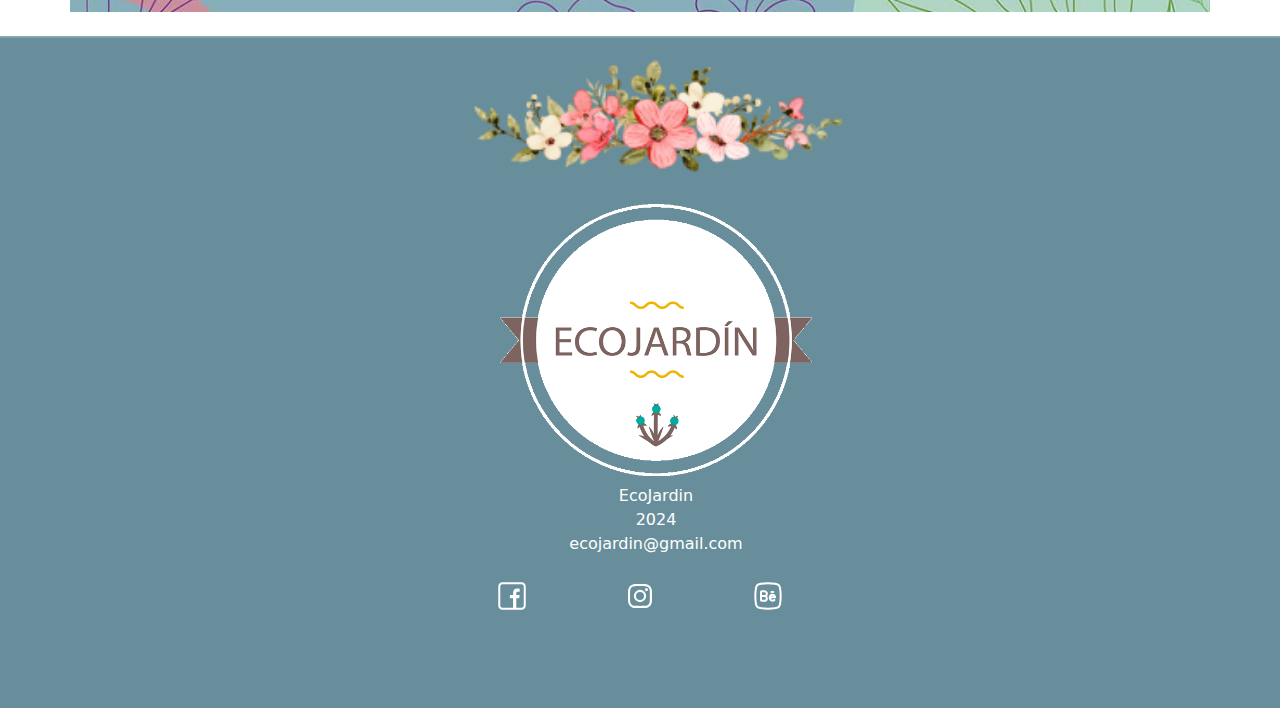
==== commit 1677d1ee: "Update contacto.html" ====
--- a/contacto.html
+++ b/contacto.html
@@ -210,9 +210,9 @@
 
         <ul class="datos_personales">
             <li class="foot-li py-2"><img class="mi_foto img-fluid rounded-end-3 w-25" src="img/iconos/logo.png" alt="logo"></li>
-            <li class="foot-li">Nairut Contreras</li>
-            <li class="foot-li">33 años</li>
-            <li class="foot-li">nairut.contreras@davinci.edu.ar</li>
+            <li class="foot-li">EcoJardin</li>
+            <li class="foot-li">2024</li>
+            <li class="foot-li">ecojardin@gmail.com</li>
         </ul>
 
         <h2>Redes Sociales</h2>
